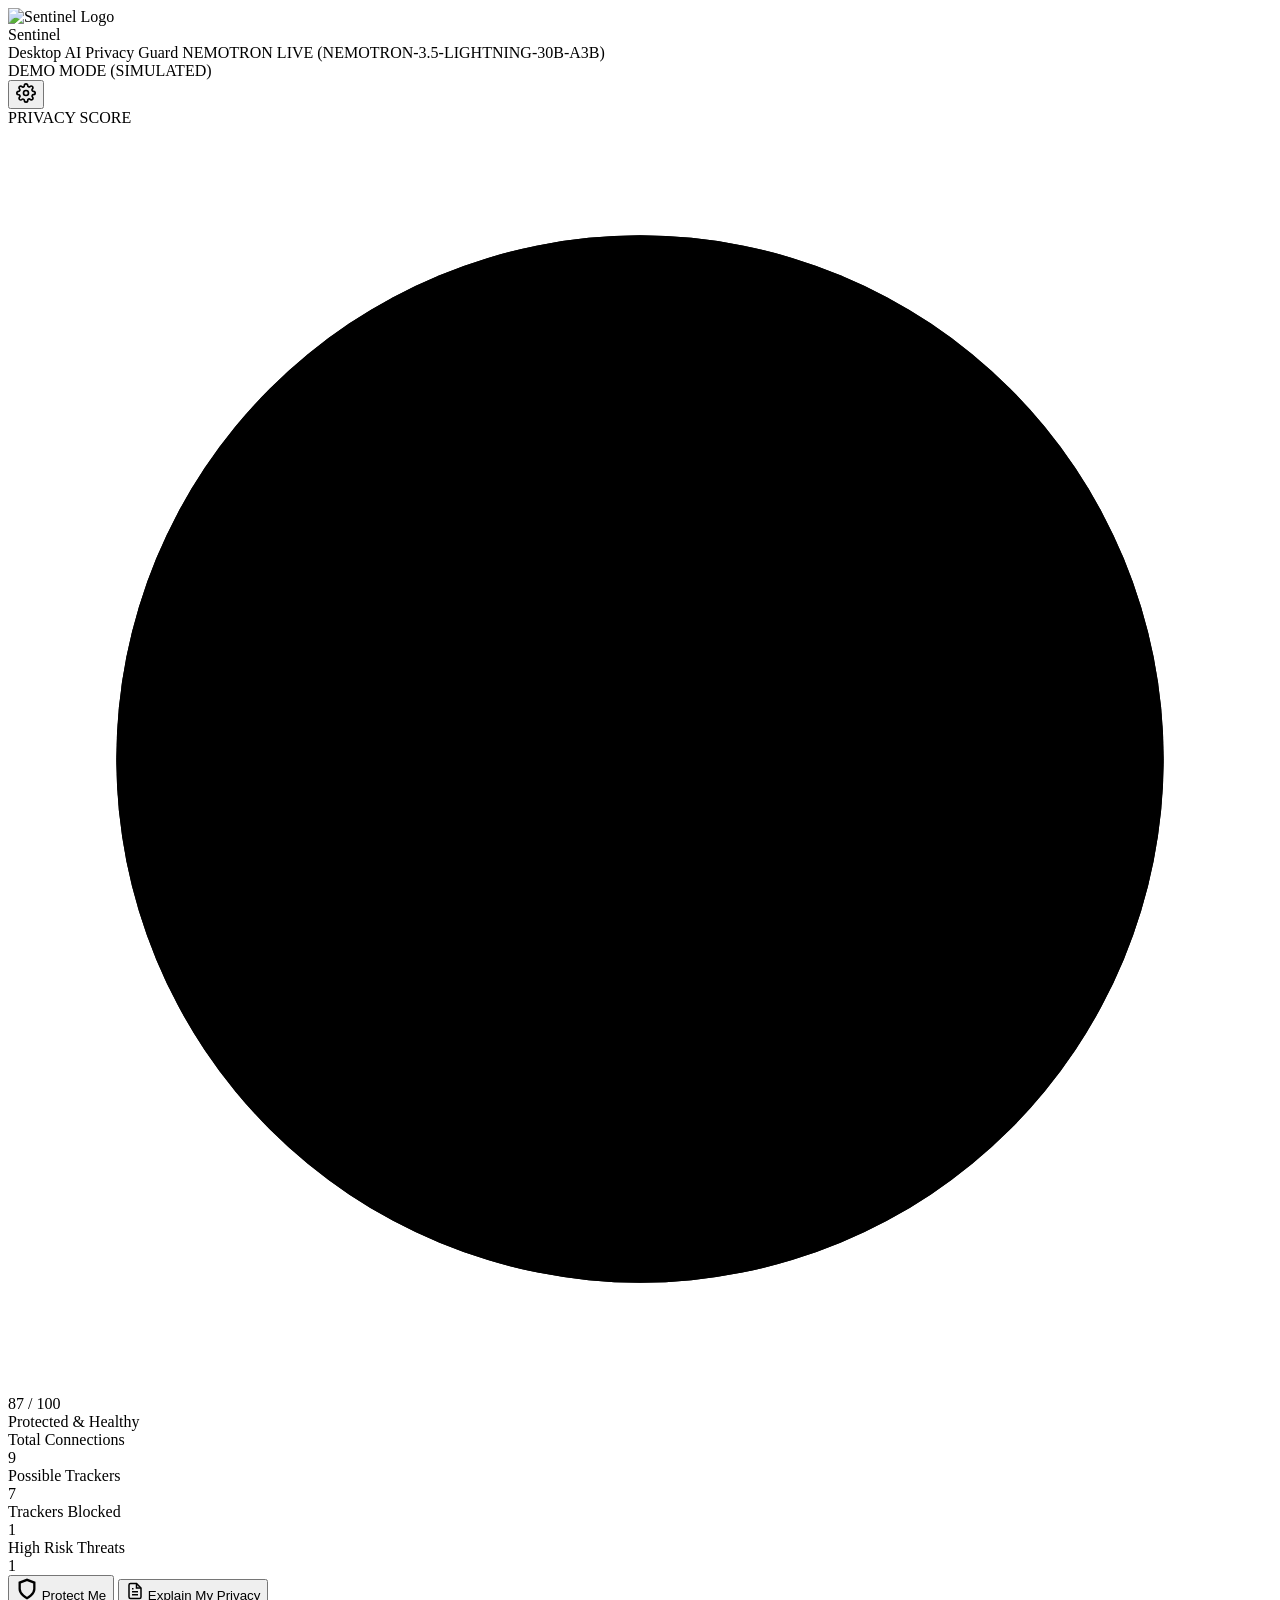
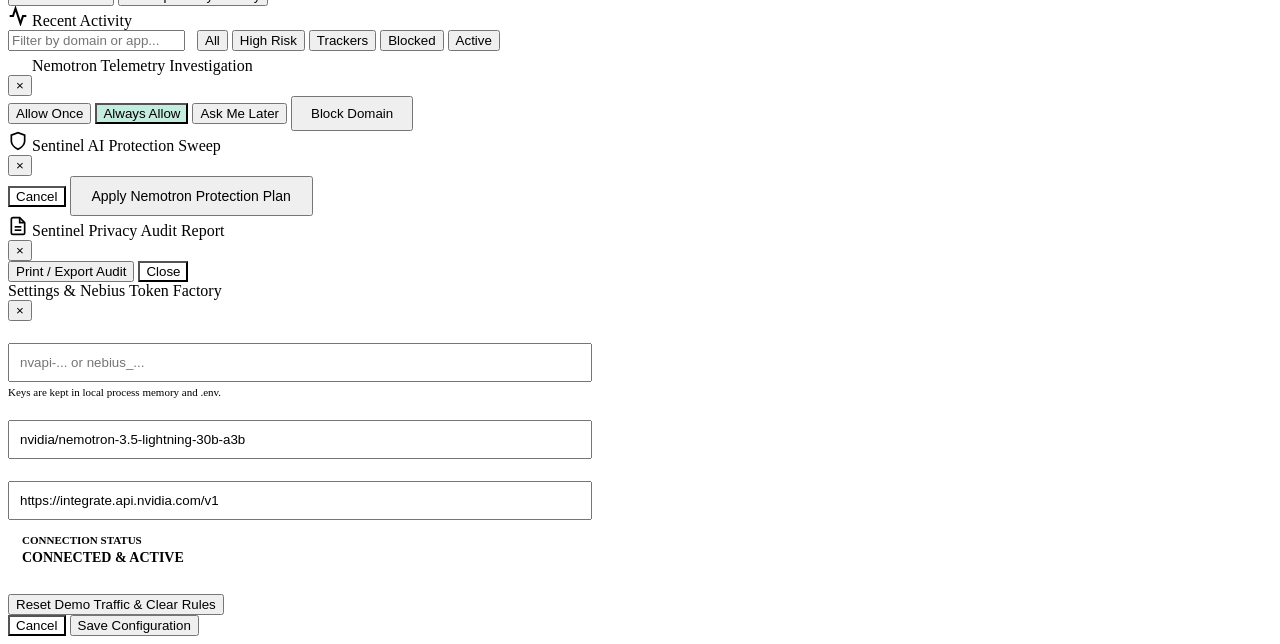
==== frontend/templates/index.html @ b37a7ad8 "feat: complete Sentinel desktop privacy guard with NVIDIA Nemotron on Nebius Token Factory" ====
<!DOCTYPE html>
<html lang="en">
<head>
  <meta charset="UTF-8">
  <meta name="viewport" content="width=device-width, initial-scale=1.0">
  <title>Sentinel - Desktop AI Privacy Guard</title>
  <link rel="icon" type="image/svg+xml" href="/static/assets/logo.svg">
  <link rel="stylesheet" href="/static/css/sentinel.css">
</head>
<body>

  <div class="app-container">
    <!-- Header -->
    <header class="app-header">
      <div class="brand-section">
        <img src="/static/assets/logo.svg" alt="Sentinel Logo" class="app-logo">
        <div>
          <div class="brand-title">Sentinel</div>
          <div class="brand-subtitle">
            <span>Desktop AI Privacy Guard</span>
            <span class="ai-badge" id="header-model-tag">NEMOTRON LIVE (NEMOTRON-3.5-LIGHTNING-30B-A3B)</span>
          </div>
        </div>
      </div>

      <div class="header-actions">
        <div id="mode-badge" class="mode-badge demo" title="Toggle Monitoring Mode">
          <span class="pulse-dot"></span> DEMO MODE (SIMULATED)
        </div>
        <button id="btn-settings" class="btn-icon" title="Settings & Nebius Credentials">
          <svg width="20" height="20" viewBox="0 0 24 24" fill="none" stroke="currentColor" stroke-width="2"><circle cx="12" cy="12" r="3"/><path d="M19.4 15a1.65 1.65 0 0 0 .33 1.82l.06.06a2 2 0 0 1 0 2.83 2 2 0 0 1-2.83 0l-.06-.06a1.65 1.65 0 0 0-1.82-.33 1.65 1.65 0 0 0-1 1.51V21a2 2 0 0 1-2 2 2 2 0 0 1-2-2v-.09A1.65 1.65 0 0 0 9 19.4a1.65 1.65 0 0 0-1.82.33l-.06.06a2 2 0 0 1-2.83 0 2 2 0 0 1 0-2.83l.06-.06a1.65 1.65 0 0 0 .33-1.82 1.65 1.65 0 0 0-1.51-1H3a2 2 0 0 1-2-2 2 2 0 0 1 2-2h.09A1.65 1.65 0 0 0 4.6 9a1.65 1.65 0 0 0-.33-1.82l-.06-.06a2 2 0 0 1 0-2.83 2 2 0 0 1 2.83 0l.06.06a1.65 1.65 0 0 0 1.82.33H9a1.65 1.65 0 0 0 1-1.51V3a2 2 0 0 1 2-2 2 2 0 0 1 2 2v.09a1.65 1.65 0 0 0 1 1.51 1.65 1.65 0 0 0 1.82-.33l.06-.06a2 2 0 0 1 2.83 0 2 2 0 0 1 0 2.83l-.06.06a1.65 1.65 0 0 0-.33 1.82V9a1.65 1.65 0 0 0 1.51 1H21a2 2 0 0 1 2 2 2 2 0 0 1-2 2h-.09a1.65 1.65 0 0 0-1.51 1z"/></svg>
        </button>
      </div>
    </header>

    <!-- Hero / Action Section -->
    <section class="hero-banner">
      <!-- Privacy Score Card -->
      <div class="score-card">
        <div class="score-title">PRIVACY SCORE</div>
        <div class="score-dial">
          <svg class="score-svg" viewBox="0 0 140 140">
            <circle class="score-track" cx="70" cy="70" r="58"/>
            <circle id="score-path" class="score-value-path" cx="70" cy="70" r="58"/>
          </svg>
          <div class="score-inner">
            <span id="score-num" class="score-number">87</span>
            <span class="score-max">/ 100</span>
          </div>
        </div>
        <div id="score-status-text" class="score-status-text">Protected & Healthy</div>
      </div>

      <!-- Action & Counters Card -->
      <div class="action-banner">
        <div class="banner-stats">
          <div class="stat-box">
            <div class="stat-label">Total Connections</div>
            <div id="stat-total" class="stat-value">9</div>
          </div>
          <div class="stat-box trackers">
            <div class="stat-label">Possible Trackers</div>
            <div id="stat-trackers" class="stat-value">7</div>
          </div>
          <div class="stat-box blocked">
            <div class="stat-label">Trackers Blocked</div>
            <div id="stat-blocked" class="stat-value">1</div>
          </div>
          <div class="stat-box high-risk">
            <div class="stat-label">High Risk Threats</div>
            <div id="stat-high-risk" class="stat-value">1</div>
          </div>
        </div>

        <div class="banner-buttons">
          <button id="btn-protect-me" class="btn-protect">
            <svg width="22" height="22" viewBox="0 0 24 24" fill="none" stroke="currentColor" stroke-width="2.5"><path d="M12 22s8-4 8-10V5l-8-3-8 3v7c0 6 8 10 8 10z"/></svg>
            Protect Me
          </button>
          <button id="btn-explain-privacy" class="btn-explain">
            <svg width="18" height="18" viewBox="0 0 24 24" fill="none" stroke="currentColor" stroke-width="2"><path d="M14 2H6a2 2 0 0 0-2 2v16a2 2 0 0 0 2 2h12a2 2 0 0 0 2-2V8z"/><polyline points="14 2 14 8 20 8"/><line x1="16" y1="13" x2="8" y2="13"/><line x1="16" y1="17" x2="8" y2="17"/><polyline points="10 9 9 9 8 9"/></svg>
            Explain My Privacy
          </button>
        </div>
      </div>
    </section>

    <!-- Recent Activity Section -->
    <section class="activity-section">
      <div class="activity-header">
        <div class="section-title">
          <svg width="20" height="20" viewBox="0 0 24 24" fill="none" stroke="currentColor" stroke-width="2.5"><polyline points="22 12 18 12 15 21 9 3 6 12 2 12"/></svg>
          Recent Activity
        </div>
        
        <div style="display: flex; gap: 12px; align-items: center;">
          <input type="text" id="search-input" class="search-box" placeholder="Filter by domain or app...">
          <div class="filter-tabs">
            <button class="filter-tab active" data-filter="all">All</button>
            <button class="filter-tab" data-filter="high">High Risk</button>
            <button class="filter-tab" data-filter="trackers">Trackers</button>
            <button class="filter-tab" data-filter="blocked">Blocked</button>
            <button class="filter-tab" data-filter="active">Active</button>
          </div>
        </div>
      </div>

      <!-- Feed Container -->
      <div id="activity-container" class="activity-list">
        <!-- Rendered by sentinel.js -->
      </div>
    </section>
  </div>

  <!-- ================= INVESTIGATE MODAL ================= -->
  <div id="modal-investigate" class="modal-overlay">
    <div class="modal-card">
      <div class="modal-header">
        <div class="modal-title">
          <svg width="20" height="20" viewBox="0 0 24 24" fill="none" stroke="var(--purple)" stroke-width="2"><circle cx="11" cy="11" r="8"/><line x1="21" y1="21" x2="16.65" y2="16.65"/></svg>
          Nemotron Telemetry Investigation
        </div>
        <button class="modal-close" onclick="closeModal('modal-investigate')">&times;</button>
      </div>

      <div id="investigate-modal-body" class="modal-body">
        <!-- Injected via JavaScript -->
      </div>

      <div class="modal-footer">
        <button class="btn-action btn-allow" onclick="applyModalDecision('allow')">Allow Once</button>
        <button class="btn-action btn-allow" style="background: rgba(16, 185, 129, 0.25);" onclick="applyModalDecision('always_allow')">Always Allow</button>
        <button class="btn-action btn-investigate" onclick="applyModalDecision('ask_later')">Ask Me Later</button>
        <button class="btn-action btn-block" style="padding: 8px 18px;" onclick="applyModalDecision('block')">Block Domain</button>
      </div>
    </div>
  </div>

  <!-- ================= "PROTECT ME" WIZARD MODAL ================= -->
  <div id="modal-protect" class="modal-overlay">
    <div class="modal-card" style="max-width: 760px;">
      <div class="modal-header">
        <div class="modal-title">
          <svg width="20" height="20" viewBox="0 0 24 24" fill="none" stroke="currentColor" stroke-width="2"><path d="M12 22s8-4 8-10V5l-8-3-8 3v7c0 6 8 10 8 10z"/></svg>
          Sentinel AI Protection Sweep
        </div>
        <button class="modal-close" onclick="closeModal('modal-protect')">&times;</button>
      </div>

      <div id="protect-modal-body" class="modal-body">
        <!-- Injected via JavaScript -->
      </div>

      <div class="modal-footer">
        <button class="btn-action" style="background: var(--bg-card); color: var(--text-muted);" onclick="closeModal('modal-protect')">Cancel</button>
        <button id="btn-apply-protect" class="btn-protect" style="padding: 10px 20px; font-size: 14px;" onclick="applyProtectionPlan()">
          Apply Nemotron Protection Plan
        </button>
      </div>
    </div>
  </div>

  <!-- ================= "EXPLAIN MY PRIVACY" REPORT MODAL ================= -->
  <div id="modal-explain" class="modal-overlay">
    <div class="modal-card" style="max-width: 800px;">
      <div class="modal-header">
        <div class="modal-title">
          <svg width="20" height="20" viewBox="0 0 24 24" fill="none" stroke="currentColor" stroke-width="2"><path d="M14 2H6a2 2 0 0 0-2 2v16a2 2 0 0 0 2 2h12a2 2 0 0 0 2-2V8z"/><polyline points="14 2 14 8 20 8"/><line x1="16" y1="13" x2="8" y2="13"/><line x1="16" y1="17" x2="8" y2="17"/></svg>
          Sentinel Privacy Audit Report
        </div>
        <button class="modal-close" onclick="closeModal('modal-explain')">&times;</button>
      </div>

      <div id="explain-modal-body" class="modal-body">
        <!-- Injected via JavaScript -->
      </div>

      <div class="modal-footer">
        <button class="btn-action btn-investigate" onclick="window.print()">Print / Export Audit</button>
        <button class="btn-action" style="background: var(--bg-card); color: var(--text-muted);" onclick="closeModal('modal-explain')">Close</button>
      </div>
    </div>
  </div>

  <!-- ================= SETTINGS MODAL ================= -->
  <div id="modal-settings" class="modal-overlay">
    <div class="modal-card" style="max-width: 560px;">
      <div class="modal-header">
        <div class="modal-title">Settings & Nebius Token Factory</div>
        <button class="modal-close" onclick="closeModal('modal-settings')">&times;</button>
      </div>

      <div class="modal-body">
        <div>
          <label style="display: block; font-size: 13px; font-weight: 600; color: #fff; margin-bottom: 6px;">
            Nebius Token Factory API Key
          </label>
          <input type="password" id="input-api-key" class="search-box" style="width: 100%; padding: 10px;" placeholder="nvapi-... or nebius_...">
          <div style="font-size: 11px; color: var(--text-dim); margin-top: 4px;">
            Keys are kept in local process memory and .env.
          </div>
        </div>

        <div>
          <label style="display: block; font-size: 13px; font-weight: 600; color: #fff; margin-bottom: 6px;">
            NVIDIA Nemotron Model
          </label>
          <input type="text" id="input-model" class="search-box" style="width: 100%; padding: 10px;" value="nvidia/nemotron-3.5-lightning-30b-a3b">
        </div>

        <div>
          <label style="display: block; font-size: 13px; font-weight: 600; color: #fff; margin-bottom: 6px;">
            Nebius Base URL Endpoint
          </label>
          <input type="text" id="input-base-url" class="search-box" style="width: 100%; padding: 10px;" value="https://integrate.api.nvidia.com/v1">
        </div>

        <div style="background: var(--bg-card-inner); padding: 14px; border-radius: var(--radius-sm); border: 1px solid var(--border);">
          <div style="font-size: 11px; font-weight: 700; color: var(--text-dim); text-transform: uppercase;">CONNECTION STATUS</div>
          <div id="nebius-status-badge" style="font-size: 14px; font-weight: 700; color: var(--emerald); margin-top: 4px;">
            CONNECTED & ACTIVE
          </div>
        </div>

        <div style="border-top: 1px solid var(--border); padding-top: 14px;">
          <button class="btn-action btn-block" onclick="resetDemoEnvironment()">
            Reset Demo Traffic & Clear Rules
          </button>
        </div>
      </div>

      <div class="modal-footer">
        <button class="btn-action" style="background: var(--bg-card); color: var(--text-muted);" onclick="closeModal('modal-settings')">Cancel</button>
        <button class="btn-action btn-allow" onclick="saveSettings()">Save Configuration</button>
      </div>
    </div>
  </div>

  <!-- Toast Container -->
  <div id="toast-container" class="toast-container"></div>

  <script src="/static/js/sentinel.js"></script>
</body>
</html>
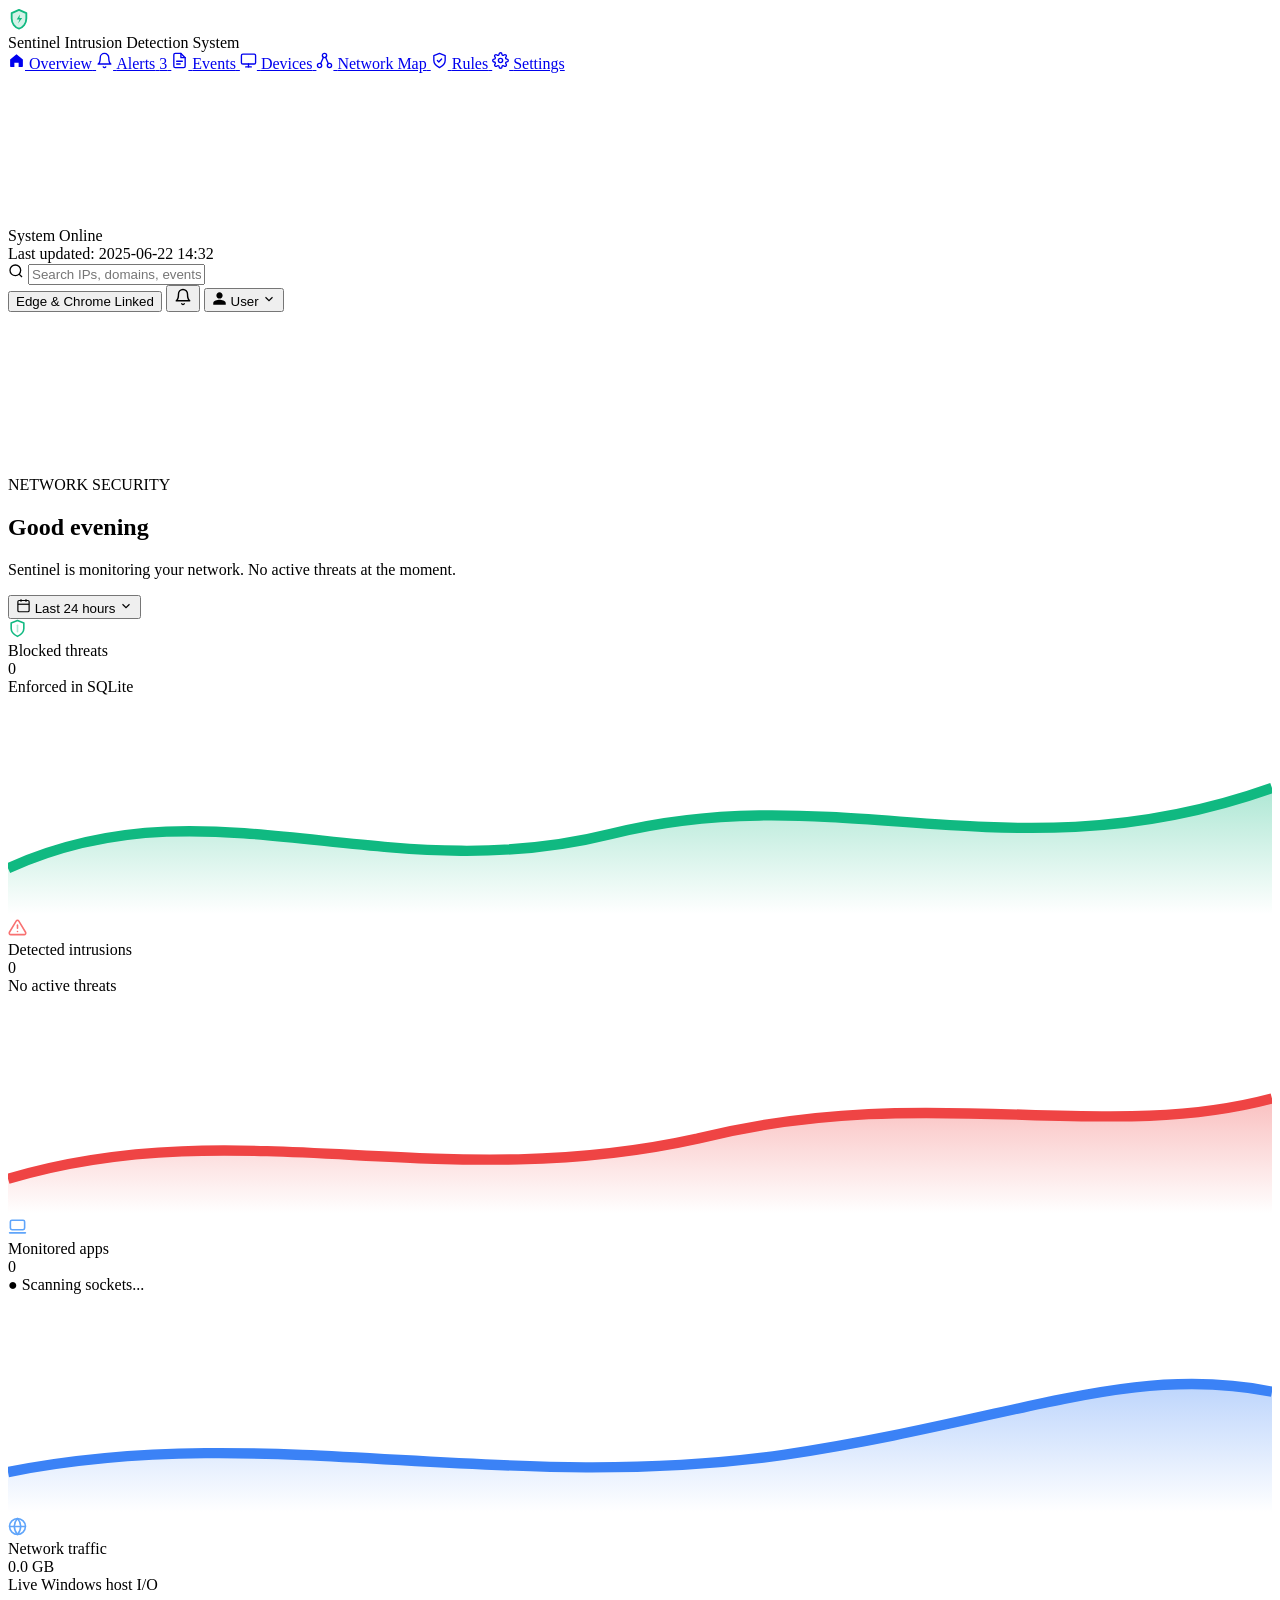
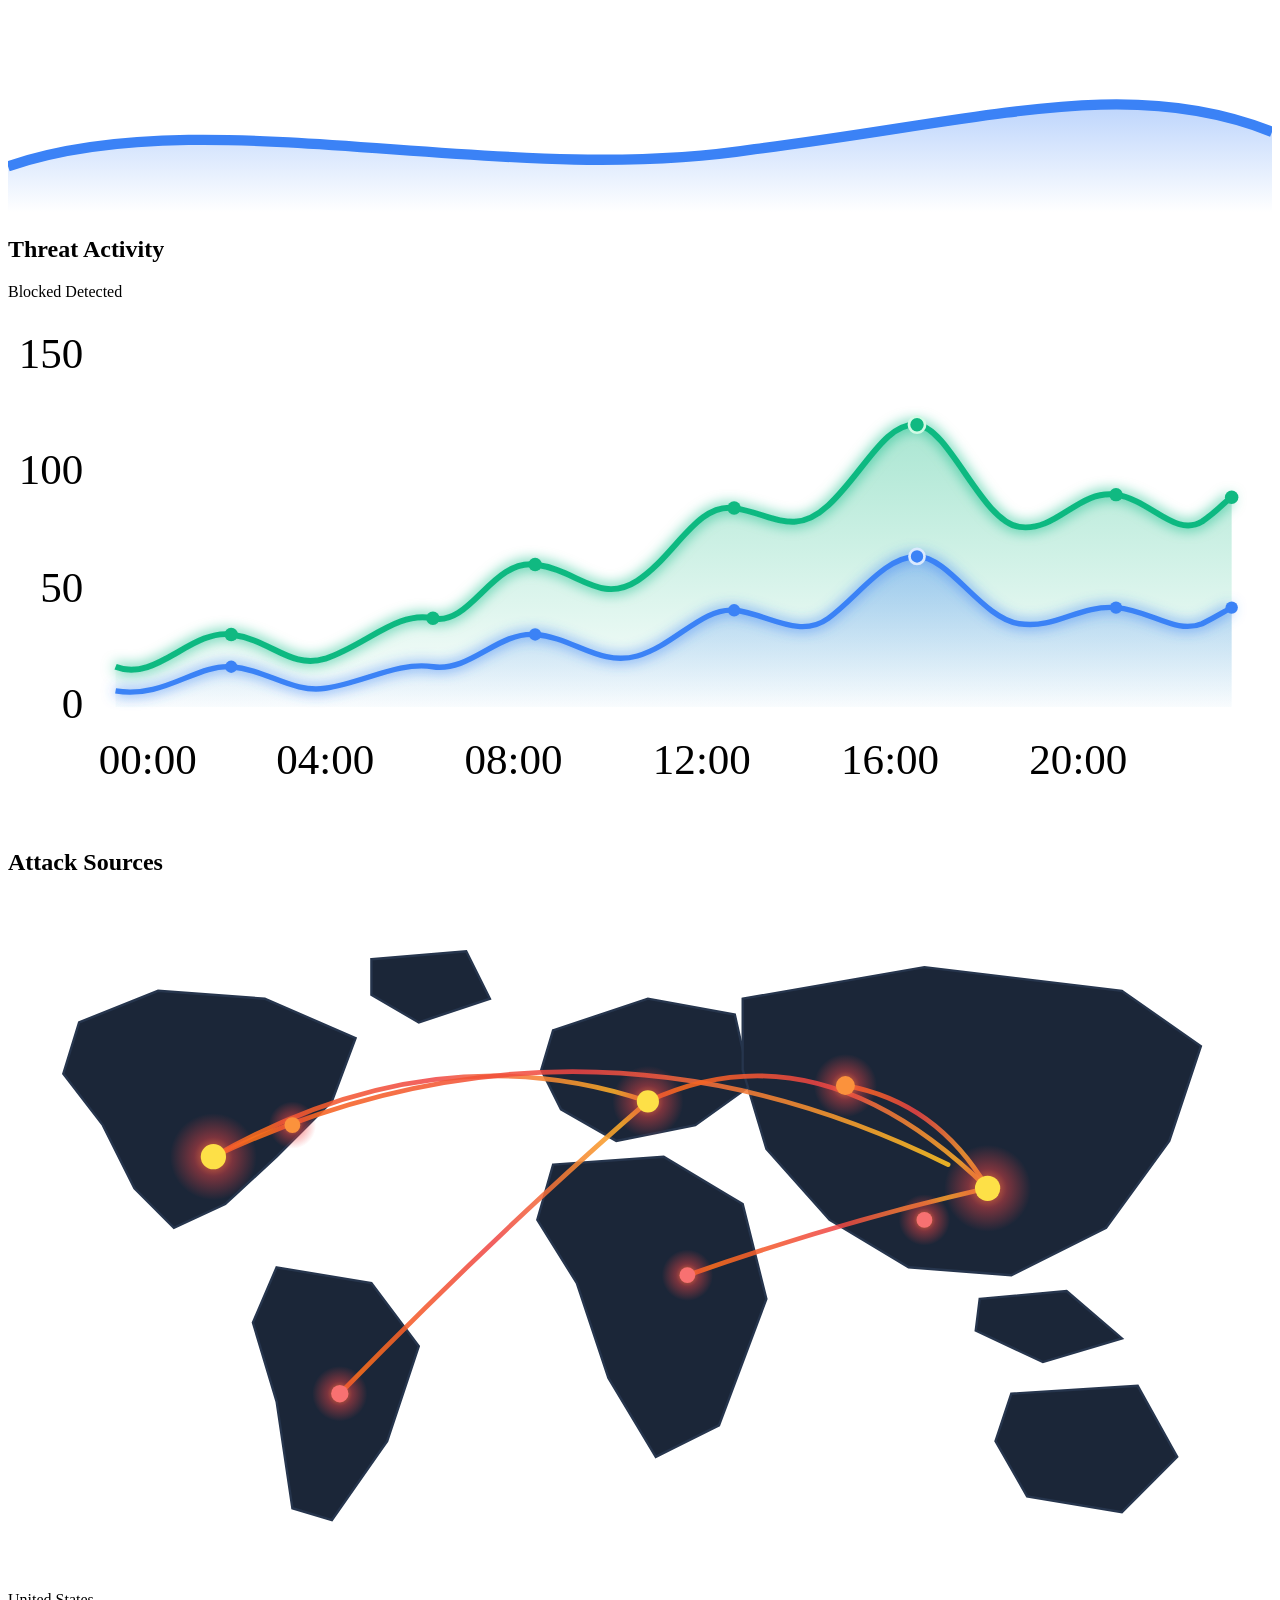
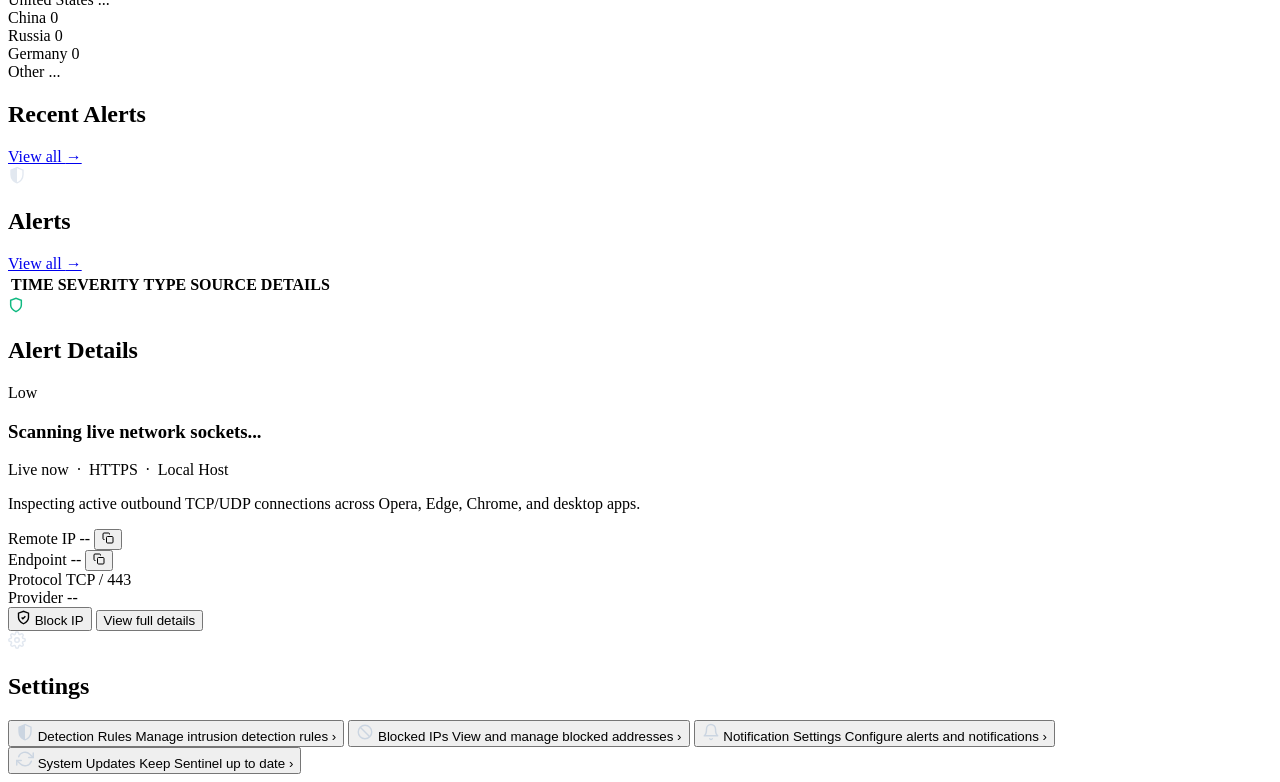
==== commit 20dbf5f1: "feat: live open-window telemetry, 4-tier app country classification, and persistent IP policy toggle" ====
--- a/frontend/templates/index.html
+++ b/frontend/templates/index.html
@@ -1,244 +1,793 @@
 <!DOCTYPE html>
 <html lang="en">
 <head>
-  <meta charset="UTF-8">
-  <meta name="viewport" content="width=device-width, initial-scale=1.0">
-  <title>Sentinel - Desktop AI Privacy Guard</title>
-  <link rel="icon" type="image/svg+xml" href="/static/assets/logo.svg">
-  <link rel="stylesheet" href="/static/css/sentinel.css">
+    <meta charset="UTF-8">
+    <meta name="viewport" content="width=device-width, initial-scale=1.0">
+    <title>Sentinel — Intrusion Detection System</title>
+    <link rel="preconnect" href="https://fonts.googleapis.com">
+    <link rel="preconnect" href="https://fonts.gstatic.com" crossorigin>
+    <link href="https://fonts.googleapis.com/css2?family=Inter:wght@400;500;600;700;800&family=JetBrains+Mono:wght@400;500;600&display=swap" rel="stylesheet">
+    <link rel="stylesheet" href="/static/css/sentinel.css?v=20261012_sentinel_v10">
 </head>
 <body>
-
-  <div class="app-container">
-    <!-- Header -->
-    <header class="app-header">
-      <div class="brand-section">
-        <img src="/static/assets/logo.svg" alt="Sentinel Logo" class="app-logo">
-        <div>
-          <div class="brand-title">Sentinel</div>
-          <div class="brand-subtitle">
-            <span>Desktop AI Privacy Guard</span>
-            <span class="ai-badge" id="header-model-tag">NEMOTRON LIVE (NEMOTRON-3.5-LIGHTNING-30B-A3B)</span>
-          </div>
+    <div class="sentinel-layout">
+        <!-- ==================== LEFT SIDEBAR ==================== -->
+        <aside class="sidebar">
+            <!-- Brand Header -->
+            <div class="sidebar-brand">
+                <div class="brand-shield">
+                    <svg viewBox="0 0 24 24" width="22" height="22" fill="none">
+                        <path d="M12 2L4 5.5v6.09c0 5.05 3.41 9.76 8 10.91 4.59-1.15 8-5.86 8-10.91V5.5L12 2z"
+                              fill="rgba(16, 185, 129, 0.18)" stroke="#10b981" stroke-width="2" stroke-linejoin="round"/>
+                        <path d="M13 7L9.5 12.5h3L11 17l4.5-6h-3L13 7z"
+                              fill="#10b981"/>
+                    </svg>
+                </div>
+                <div class="brand-titles">
+                    <span class="brand-name">Sentinel</span>
+                    <span class="brand-subtitle">Intrusion Detection System</span>
+                </div>
+            </div>
+
+            <!-- Navigation Menu -->
+            <nav class="sidebar-nav">
+                <a href="#overview" class="nav-item active" data-nav="overview">
+                    <span class="nav-icon">
+                        <svg viewBox="0 0 24 24" width="17" height="17" fill="currentColor">
+                            <path d="M12 3.2L3 10.5V20a1 1 0 0 0 1 1h5v-6h6v6h5a1 1 0 0 0 1-1v-9.5L12 3.2z"/>
+                        </svg>
+                    </span>
+                    <span class="nav-label">Overview</span>
+                </a>
+
+                <a href="#alerts" class="nav-item" data-nav="alerts">
+                    <span class="nav-icon">
+                        <svg viewBox="0 0 24 24" width="17" height="17" fill="none" stroke="currentColor" stroke-width="1.9" stroke-linecap="round" stroke-linejoin="round">
+                            <path d="M18 8A6 6 0 0 0 6 8c0 7-3 9-3 9h18s-3-2-3-9"/>
+                            <path d="M13.73 21a2 2 0 0 1-3.46 0"/>
+                        </svg>
+                    </span>
+                    <span class="nav-label">Alerts</span>
+                    <span class="nav-badge" id="sidebarAlertBadge">3</span>
+                </a>
+
+                <a href="#events" class="nav-item" data-nav="events">
+                    <span class="nav-icon">
+                        <svg viewBox="0 0 24 24" width="17" height="17" fill="none" stroke="currentColor" stroke-width="1.9" stroke-linecap="round" stroke-linejoin="round">
+                            <path d="M14 2H6a2 2 0 0 0-2 2v16a2 2 0 0 0 2 2h12a2 2 0 0 0 2-2V8z"/>
+                            <polyline points="14 2 14 8 20 8"/>
+                            <line x1="8" y1="13" x2="16" y2="13"/>
+                            <line x1="8" y1="17" x2="13" y2="17"/>
+                        </svg>
+                    </span>
+                    <span class="nav-label">Events</span>
+                </a>
+
+                <a href="#devices" class="nav-item" data-nav="devices" id="navDevicesBtn">
+                    <span class="nav-icon">
+                        <svg viewBox="0 0 24 24" width="17" height="17" fill="none" stroke="currentColor" stroke-width="1.9" stroke-linecap="round" stroke-linejoin="round">
+                            <rect x="2" y="3" width="20" height="14" rx="2" ry="2"/>
+                            <line x1="8" y1="21" x2="16" y2="21"/>
+                            <line x1="12" y1="17" x2="12" y2="21"/>
+                        </svg>
+                    </span>
+                    <span class="nav-label">Devices</span>
+                </a>
+
+                <a href="#network-map" class="nav-item" data-nav="network-map">
+                    <span class="nav-icon">
+                        <svg viewBox="0 0 24 24" width="17" height="17" fill="none" stroke="currentColor" stroke-width="1.9" stroke-linecap="round" stroke-linejoin="round">
+                            <circle cx="12" cy="5" r="3"/>
+                            <circle cx="5" cy="19" r="3"/>
+                            <circle cx="19" cy="19" r="3"/>
+                            <line x1="10.5" y1="7.5" x2="6.5" y2="16.5"/>
+                            <line x1="13.5" y1="7.5" x2="17.5" y2="16.5"/>
+                        </svg>
+                    </span>
+                    <span class="nav-label">Network Map</span>
+                </a>
+
+                <a href="#rules" class="nav-item" data-nav="rules">
+                    <span class="nav-icon">
+                        <svg viewBox="0 0 24 24" width="17" height="17" fill="none" stroke="currentColor" stroke-width="1.9" stroke-linecap="round" stroke-linejoin="round">
+                            <path d="M12 22s8-4 8-10V5l-8-3-8 3v7c0 6 8 10 8 10z"/>
+                            <polyline points="9 12 11 14 15 10"/>
+                        </svg>
+                    </span>
+                    <span class="nav-label">Rules</span>
+                </a>
+
+                <a href="#settings" class="nav-item" data-nav="settings">
+                    <span class="nav-icon">
+                        <svg viewBox="0 0 24 24" width="17" height="17" fill="none" stroke="currentColor" stroke-width="1.9" stroke-linecap="round" stroke-linejoin="round">
+                            <circle cx="12" cy="12" r="3"/>
+                            <path d="M19.4 15a1.65 1.65 0 0 0 .33 1.82l.06.06a2 2 0 0 1 0 2.83 2 2 0 0 1-2.83 0l-.06-.06a1.65 1.65 0 0 0-1.82-.33 1.65 1.65 0 0 0-1 1.51V21a2 2 0 0 1-2 2 2 2 0 0 1-2-2v-.09A1.65 1.65 0 0 0 9 19.4a1.65 1.65 0 0 0-1.82.33l-.06.06a2 2 0 0 1-2.83 0 2 2 0 0 1 0-2.83l.06-.06a1.65 1.65 0 0 0 .33-1.82 1.65 1.65 0 0 0-1.51-1H3a2 2 0 0 1-2-2 2 2 0 0 1 2-2h.09A1.65 1.65 0 0 0 4.6 9a1.65 1.65 0 0 0-.33-1.82l-.06-.06a2 2 0 0 1 0-2.83 2 2 0 0 1 2.83 0l.06.06a1.65 1.65 0 0 0 1.82.33H9a1.65 1.65 0 0 0 1-1.51V3a2 2 0 0 1 2-2 2 2 0 0 1 2 2v.09a1.65 1.65 0 0 0 1 1.51 1.65 1.65 0 0 0 1.82-.33l.06-.06a2 2 0 0 1 2.83 0 2 2 0 0 1 0 2.83l-.06.06a1.65 1.65 0 0 0-.33 1.82V9a1.65 1.65 0 0 0 1.51 1H21a2 2 0 0 1 2 2 2 2 0 0 1-2 2h-.09a1.65 1.65 0 0 0-1.51 1z"/>
+                        </svg>
+                    </span>
+                    <span class="nav-label">Settings</span>
+                </a>
+            </nav>
+
+            <!-- Sidebar Bottom Particle Wave & System Online Card -->
+            <div class="sidebar-footer">
+                <canvas id="sidebarWaveCanvas" class="sidebar-wave-canvas" width="230" height="150"></canvas>
+                <div class="system-online-card" id="systemOnlineCard" title="Click to view live Edge & Chrome telemetry">
+                    <div class="online-row">
+                        <span class="online-dot"></span>
+                        <span class="online-title">System Online</span>
+                    </div>
+                    <div class="online-updated" id="lastUpdatedText">Last updated: 2025-06-22 14:32</div>
+                </div>
+            </div>
+        </aside>
+
+        <!-- ==================== MAIN CONTENT AREA ==================== -->
+        <main class="main-area">
+            <!-- Top Search & Profile Bar -->
+            <header class="topbar">
+                <div class="search-box">
+                    <svg class="search-icon" viewBox="0 0 24 24" width="16" height="16" fill="none" stroke="currentColor" stroke-width="2">
+                        <circle cx="11" cy="11" r="8"/>
+                        <line x1="21" y1="21" x2="16.65" y2="16.65"/>
+                    </svg>
+                    <input type="text" id="globalSearchInput" placeholder="Search IPs, domains, events..." autocomplete="off">
+                </div>
+
+                <div class="topbar-right">
+                    <!-- Subtle Edge & Chrome Live Link Trigger -->
+                    <button class="browser-link-chip" id="openBrowserModalBtn" title="Manage Microsoft Edge & Google Chrome Live Link">
+                        <span class="browser-chip-dot" id="browserChipDot"></span>
+                        <span id="browserChipLabel">Edge &amp; Chrome Linked</span>
+                    </button>
+
+                    <button class="notif-btn" id="notifBellBtn" title="Notifications">
+                        <svg viewBox="0 0 24 24" width="18" height="18" fill="none" stroke="currentColor" stroke-width="1.9" stroke-linecap="round" stroke-linejoin="round">
+                            <path d="M18 8A6 6 0 0 0 6 8c0 7-3 9-3 9h18s-3-2-3-9"/>
+                            <path d="M13.73 21a2 2 0 0 1-3.46 0"/>
+                        </svg>
+                        <span class="notif-dot"></span>
+                    </button>
+
+                    <button class="profile-btn" id="profileMenuBtn" title="Click to customize display name">
+                        <span class="profile-avatar">
+                            <svg viewBox="0 0 24 24" width="15" height="15" fill="currentColor">
+                                <path d="M12 12c2.76 0 5-2.24 5-5s-2.24-5-5-5-5 2.24-5 5 2.24 5 5 5zm0 2c-3.33 0-10 1.67-10 5v3h20v-3c0-3.33-6.67-5-10-5z"/>
+                            </svg>
+                        </span>
+                        <span class="profile-name" id="profileNameText">User</span>
+                        <svg class="profile-chevron" viewBox="0 0 24 24" width="14" height="14" fill="none" stroke="currentColor" stroke-width="2">
+                            <polyline points="6 9 12 15 18 9"/>
+                        </svg>
+                    </button>
+                </div>
+            </header>
+
+            <!-- Hero Greeting Banner with Dotted Emerald Particle Wave -->
+            <section class="hero-banner">
+                <canvas id="heroWaveCanvas" class="hero-wave-canvas" width="760" height="160"></canvas>
+                <div class="hero-left">
+                    <div class="hero-eyebrow">NETWORK SECURITY</div>
+                    <h1 class="hero-title" id="heroGreetingTitle">Good evening</h1>
+                    <p class="hero-subtitle" id="heroSubtitle">Sentinel is monitoring your network. No active threats at the moment.</p>
+                </div>
+                <div class="hero-right">
+                    <button class="time-dropdown-btn" id="timeRangeBtn">
+                        <svg viewBox="0 0 24 24" width="15" height="15" fill="none" stroke="currentColor" stroke-width="1.9">
+                            <rect x="3" y="4" width="18" height="18" rx="2" ry="2"/>
+                            <line x1="16" y1="2" x2="16" y2="6"/>
+                            <line x1="8" y1="2" x2="8" y2="6"/>
+                            <line x1="3" y1="10" x2="21" y2="10"/>
+                        </svg>
+                        <span id="timeRangeLabel">Last 24 hours</span>
+                        <svg class="dropdown-chevron" viewBox="0 0 24 24" width="14" height="14" fill="none" stroke="currentColor" stroke-width="2">
+                            <polyline points="6 9 12 15 18 9"/>
+                        </svg>
+                    </button>
+                </div>
+            </section>
+
+            <!-- ==================== UPPER DASHBOARD GRID ==================== -->
+            <div class="upper-grid">
+                <!-- Left + Center Column Group -->
+                <div class="upper-left-group">
+                    <!-- 4 KPI Cards Row -->
+                    <div class="kpi-cards-row">
+                        <!-- Card 1: Blocked threats -->
+                        <div class="kpi-card kpi-emerald">
+                            <div class="kpi-card-top">
+                                <div class="kpi-icon-circle icon-emerald">
+                                    <svg viewBox="0 0 24 24" width="19" height="19" fill="none" stroke="#10b981" stroke-width="2" stroke-linecap="round" stroke-linejoin="round">
+                                        <path d="M12 22s8-4 8-10V5l-8-3-8 3v7c0 6 8 10 8 10z"/>
+                                        <path d="M12 8v8" opacity="0.35"/>
+                                    </svg>
+                                </div>
+                                <div class="kpi-info">
+                                    <div class="kpi-label">Blocked threats</div>
+                                    <div class="kpi-value" id="kpiBlockedThreats">0</div>
+                                    <div class="kpi-delta"><span class="delta-green" id="kpiBlockedSub">Enforced in SQLite</span></div>
+                                </div>
+                            </div>
+                            <svg class="kpi-sparkline" viewBox="0 0 220 38" preserveAspectRatio="none">
+                                <defs>
+                                    <linearGradient id="sparkGreenFill" x1="0" y1="0" x2="0" y2="1">
+                                        <stop offset="0%" stop-color="#10b981" stop-opacity="0.34"/>
+                                        <stop offset="100%" stop-color="#10b981" stop-opacity="0.0"/>
+                                    </linearGradient>
+                                </defs>
+                                <path d="M0,30 C35,14 65,34 105,24 C145,14 175,32 220,16 L220,38 L0,38 Z" fill="url(#sparkGreenFill)"/>
+                                <path d="M0,30 C35,14 65,34 105,24 C145,14 175,32 220,16" fill="none" stroke="#10b981" stroke-width="1.8"/>
+                            </svg>
+                        </div>
+
+                        <!-- Card 2: Detected intrusions -->
+                        <div class="kpi-card kpi-crimson">
+                            <div class="kpi-card-top">
+                                <div class="kpi-icon-circle icon-crimson">
+                                    <svg viewBox="0 0 24 24" width="19" height="19" fill="none" stroke="#f87171" stroke-width="2" stroke-linecap="round" stroke-linejoin="round">
+                                        <path d="M10.29 3.86L1.82 18a2 2 0 0 0 1.71 3h16.94a2 2 0 0 0 1.71-3L13.71 3.86a2 2 0 0 0-3.42 0z"/>
+                                        <line x1="12" y1="9" x2="12" y2="13"/>
+                                        <line x1="12" y1="17" x2="12.01" y2="17"/>
+                                    </svg>
+                                </div>
+                                <div class="kpi-info">
+                                    <div class="kpi-label">Detected intrusions</div>
+                                    <div class="kpi-value" id="kpiDetectedIntrusions">0</div>
+                                    <div class="kpi-delta"><span class="delta-green" id="kpiIntrusionsSub">No active threats</span></div>
+                                </div>
+                            </div>
+                            <svg class="kpi-sparkline" viewBox="0 0 220 38" preserveAspectRatio="none">
+                                <defs>
+                                    <linearGradient id="sparkRedFill" x1="0" y1="0" x2="0" y2="1">
+                                        <stop offset="0%" stop-color="#ef4444" stop-opacity="0.34"/>
+                                        <stop offset="100%" stop-color="#ef4444" stop-opacity="0.0"/>
+                                    </linearGradient>
+                                </defs>
+                                <path d="M0,32 C40,20 75,35 120,25 C160,15 190,26 220,18 L220,38 L0,38 Z" fill="url(#sparkRedFill)"/>
+                                <path d="M0,32 C40,20 75,35 120,25 C160,15 190,26 220,18" fill="none" stroke="#ef4444" stroke-width="1.8"/>
+                            </svg>
+                        </div>
+
+                        <!-- Card 3: Monitored devices -->
+                        <div class="kpi-card kpi-blue" id="kpiDevicesCard" style="cursor:pointer;" title="Click to inspect live Opera, Edge, Chrome &amp; App connections">
+                            <div class="kpi-card-top">
+                                <div class="kpi-icon-circle icon-blue">
+                                    <svg viewBox="0 0 24 24" width="19" height="19" fill="none" stroke="#60a5fa" stroke-width="2" stroke-linecap="round" stroke-linejoin="round">
+                                        <rect x="3" y="4" width="18" height="12" rx="2"/>
+                                        <line x1="2" y1="20" x2="22" y2="20"/>
+                                    </svg>
+                                </div>
+                                <div class="kpi-info">
+                                    <div class="kpi-label">Monitored apps</div>
+                                    <div class="kpi-value" id="kpiMonitoredDevices">0</div>
+                                    <div class="kpi-delta"><span class="delta-blue">●</span> <span id="kpiDevicesSub">Scanning sockets...</span></div>
+                                </div>
+                            </div>
+                            <svg class="kpi-sparkline" viewBox="0 0 220 38" preserveAspectRatio="none">
+                                <defs>
+                                    <linearGradient id="sparkBlueFill" x1="0" y1="0" x2="0" y2="1">
+                                        <stop offset="0%" stop-color="#3b82f6" stop-opacity="0.34"/>
+                                        <stop offset="100%" stop-color="#3b82f6" stop-opacity="0.0"/>
+                                    </linearGradient>
+                                </defs>
+                                <path d="M0,31 C45,22 85,35 135,28 C175,22 195,12 220,17 L220,38 L0,38 Z" fill="url(#sparkBlueFill)"/>
+                                <path d="M0,31 C45,22 85,35 135,28 C175,22 195,12 220,17" fill="none" stroke="#3b82f6" stroke-width="1.8"/>
+                            </svg>
+                        </div>
+
+                        <!-- Card 4: Network traffic -->
+                        <div class="kpi-card kpi-indigo">
+                            <div class="kpi-card-top">
+                                <div class="kpi-icon-circle icon-indigo">
+                                    <svg viewBox="0 0 24 24" width="19" height="19" fill="none" stroke="#60a5fa" stroke-width="2" stroke-linecap="round" stroke-linejoin="round">
+                                        <circle cx="12" cy="12" r="10"/>
+                                        <line x1="2" y1="12" x2="22" y2="12"/>
+                                        <path d="M12 2a15.3 15.3 0 0 1 4 10 15.3 15.3 0 0 1-4 10 15.3 15.3 0 0 1-4-10 15.3 15.3 0 0 1 4-10z"/>
+                                    </svg>
+                                </div>
+                                <div class="kpi-info">
+                                    <div class="kpi-label">Network traffic</div>
+                                    <div class="kpi-value" id="kpiNetworkTraffic">0.0 GB</div>
+                                    <div class="kpi-delta"><span class="delta-green" id="kpiTrafficSub">Live Windows host I/O</span></div>
+                                </div>
+                            </div>
+                            <svg class="kpi-sparkline" viewBox="0 0 220 38" preserveAspectRatio="none">
+                                <defs>
+                                    <linearGradient id="sparkIndigoFill" x1="0" y1="0" x2="0" y2="1">
+                                        <stop offset="0%" stop-color="#3b82f6" stop-opacity="0.34"/>
+                                        <stop offset="100%" stop-color="#3b82f6" stop-opacity="0.0"/>
+                                    </linearGradient>
+                                </defs>
+                                <path d="M0,30 C35,18 85,34 130,27 C170,22 195,14 220,24 L220,38 L0,38 Z" fill="url(#sparkIndigoFill)"/>
+                                <path d="M0,30 C35,18 85,34 130,27 C170,22 195,14 220,24" fill="none" stroke="#3b82f6" stroke-width="1.8"/>
+                            </svg>
+                        </div>
+                    </div>
+
+                    <!-- Mid-Row: Threat Activity + Attack Sources -->
+                    <div class="mid-panels-row">
+                        <!-- Panel 1: Threat Activity -->
+                        <section class="panel-card threat-activity-card">
+                            <div class="panel-header">
+                                <h2 class="panel-title">Threat Activity</h2>
+                                <div class="chart-legend">
+                                    <span class="legend-item"><span class="legend-dot dot-emerald"></span>Blocked</span>
+                                    <span class="legend-item"><span class="legend-dot dot-blue"></span>Detected</span>
+                                </div>
+                            </div>
+                            <div class="activity-chart-wrap">
+                                <svg class="activity-svg" viewBox="0 0 470 195" preserveAspectRatio="none">
+                                    <defs>
+                                        <linearGradient id="activityBlockedGrad" x1="0" y1="0" x2="0" y2="1">
+                                            <stop offset="0%" stop-color="#10b981" stop-opacity="0.36"/>
+                                            <stop offset="100%" stop-color="#10b981" stop-opacity="0.01"/>
+                                        </linearGradient>
+                                        <linearGradient id="activityDetectedGrad" x1="0" y1="0" x2="0" y2="1">
+                                            <stop offset="0%" stop-color="#3b82f6" stop-opacity="0.38"/>
+                                            <stop offset="100%" stop-color="#3b82f6" stop-opacity="0.02"/>
+                                        </linearGradient>
+                                        <filter id="glowEmerald" x="-20%" y="-20%" width="140%" height="140%">
+                                            <feGaussianBlur stdDeviation="2.5" result="blur"/>
+                                            <feMerge>
+                                                <feMergeNode in="blur"/>
+                                                <feMergeNode in="SourceGraphic"/>
+                                            </feMerge>
+                                        </filter>
+                                        <filter id="glowBlue" x="-20%" y="-20%" width="140%" height="140%">
+                                            <feGaussianBlur stdDeviation="2.5" result="blur"/>
+                                            <feMerge>
+                                                <feMergeNode in="blur"/>
+                                                <feMergeNode in="SourceGraphic"/>
+                                            </feMerge>
+                                        </filter>
+                                    </defs>
+
+                                    <!-- Y-Axis Labels -->
+                                    <g class="axis-text" text-anchor="end">
+                                        <text x="28" y="25">150</text>
+                                        <text x="28" y="68">100</text>
+                                        <text x="28" y="112">50</text>
+                                        <text x="28" y="155">0</text>
+                                    </g>
+
+                                    <!-- Grid Lines -->
+                                    <g class="chart-grid-lines">
+                                        <line x1="40" y1="21" x2="455" y2="21"/>
+                                        <line x1="40" y1="64" x2="455" y2="64"/>
+                                        <line x1="40" y1="108" x2="455" y2="108"/>
+                                        <line x1="40" y1="151" x2="455" y2="151"/>
+
+                                        <line x1="48" y1="21" x2="48" y2="151"/>
+                                        <line x1="118" y1="21" x2="118" y2="151"/>
+                                        <line x1="188" y1="21" x2="188" y2="151"/>
+                                        <line x1="258" y1="21" x2="258" y2="151"/>
+                                        <line x1="328" y1="21" x2="328" y2="151"/>
+                                        <line x1="398" y1="21" x2="398" y2="151"/>
+                                    </g>
+
+                                    <!-- Blocked Area & Curve (Emerald) -->
+                                    <path d="M40,136 C55,142 68,122 83,124 C98,126 105,137 118,133 C133,128 145,115 158,118 C172,121 180,96 196,98 C212,100 220,113 234,104 C248,95 256,75 270,77 C284,79 292,88 305,76 C318,64 326,45 338,46 C350,47 362,82 376,84 C390,86 398,70 412,72 C425,74 434,88 444,82 C450,78 453,74 455,73 L455,151 L40,151 Z"
+                                          fill="url(#activityBlockedGrad)"/>
+                                    <path d="M40,136 C55,142 68,122 83,124 C98,126 105,137 118,133 C133,128 145,115 158,118 C172,121 180,96 196,98 C212,100 220,113 234,104 C248,95 256,75 270,77 C284,79 292,88 305,76 C318,64 326,45 338,46 C350,47 362,82 376,84 C390,86 398,70 412,72 C425,74 434,88 444,82 C450,78 453,74 455,73"
+                                          fill="none" stroke="#10b981" stroke-width="2.2" filter="url(#glowEmerald)"/>
+
+                                    <!-- Detected Area & Curve (Blue) -->
+                                    <path d="M40,145 C58,148 70,135 83,136 C96,137 106,146 118,144 C132,142 145,134 158,136 C172,138 182,123 196,124 C210,125 220,136 234,132 C248,128 258,114 270,115 C282,116 294,126 305,118 C316,110 326,95 338,95 C350,95 362,118 376,120 C390,122 398,113 412,114 C425,115 434,124 444,120 C450,117 453,115 455,114 L455,151 L40,151 Z"
+                                          fill="url(#activityDetectedGrad)"/>
+                                    <path d="M40,145 C58,148 70,135 83,136 C96,137 106,146 118,144 C132,142 145,134 158,136 C172,138 182,123 196,124 C210,125 220,136 234,132 C248,128 258,114 270,115 C282,116 294,126 305,118 C316,110 326,95 338,95 C350,95 362,118 376,120 C390,122 398,113 412,114 C425,115 434,124 444,120 C450,117 453,115 455,114"
+                                          fill="none" stroke="#3b82f6" stroke-width="2" filter="url(#glowBlue)"/>
+
+                                    <!-- Key Vertex Dots -->
+                                    <g fill="#10b981">
+                                        <circle cx="83" cy="124" r="2.5"/>
+                                        <circle cx="158" cy="118" r="2.5"/>
+                                        <circle cx="196" cy="98" r="2.5"/>
+                                        <circle cx="270" cy="77" r="2.5"/>
+                                        <circle cx="338" cy="46" r="3" stroke="#d1fae5" stroke-width="1"/>
+                                        <circle cx="412" cy="72" r="2.5"/>
+                                        <circle cx="455" cy="73" r="2.5"/>
+                                    </g>
+                                    <g fill="#3b82f6">
+                                        <circle cx="83" cy="136" r="2.3"/>
+                                        <circle cx="196" cy="124" r="2.3"/>
+                                        <circle cx="270" cy="115" r="2.3"/>
+                                        <circle cx="338" cy="95" r="2.8" stroke="#dbeafe" stroke-width="1"/>
+                                        <circle cx="412" cy="114" r="2.3"/>
+                                        <circle cx="455" cy="114" r="2.3"/>
+                                    </g>
+
+                                    <!-- X-Axis Labels -->
+                                    <g class="axis-text" text-anchor="middle">
+                                        <text x="52" y="176">00:00</text>
+                                        <text x="118" y="176">04:00</text>
+                                        <text x="188" y="176">08:00</text>
+                                        <text x="258" y="176">12:00</text>
+                                        <text x="328" y="176">16:00</text>
+                                        <text x="398" y="176">20:00</text>
+                                    </g>
+                                </svg>
+                            </div>
+                        </section>
+
+                        <!-- Panel 2: Attack Sources -->
+                        <section class="panel-card attack-sources-card">
+                            <div class="panel-header">
+                                <h2 class="panel-title">Attack Sources</h2>
+                            </div>
+                            <div class="attack-sources-body">
+                                <!-- World Map with Glowing Trajectories -->
+                                <div class="world-map-wrap">
+                                    <svg class="world-map-svg" viewBox="0 0 320 175" preserveAspectRatio="xMidYMid meet">
+                                        <defs>
+                                            <radialGradient id="hotspotGlow" cx="50%" cy="50%" r="50%">
+                                                <stop offset="0%" stop-color="#fb923c" stop-opacity="0.95"/>
+                                                <stop offset="45%" stop-color="#ef4444" stop-opacity="0.45"/>
+                                                <stop offset="100%" stop-color="#ef4444" stop-opacity="0"/>
+                                            </radialGradient>
+                                            <linearGradient id="arcGrad" x1="0%" y1="0%" x2="100%" y2="0%">
+                                                <stop offset="0%" stop-color="#f97316" stop-opacity="0.9"/>
+                                                <stop offset="50%" stop-color="#ef4444" stop-opacity="0.85"/>
+                                                <stop offset="100%" stop-color="#fbbf24" stop-opacity="0.9"/>
+                                            </linearGradient>
+                                        </defs>
+
+                                        <!-- Detailed World Map Continents Silhouette -->
+                                        <g fill="#1b2638" stroke="#26354d" stroke-width="0.6">
+                                            <!-- North America -->
+                                            <path d="M18,32 L38,24 L65,26 L88,36 L82,52 L68,66 L55,78 L42,84 L32,74 L24,58 L14,45 Z"/>
+                                            <!-- Greenland -->
+                                            <path d="M92,16 L116,14 L122,26 L104,32 L92,25 Z"/>
+                                            <!-- South America -->
+                                            <path d="M68,94 L92,98 L104,114 L96,138 L82,158 L72,155 L68,128 L62,108 Z"/>
+                                            <!-- Europe -->
+                                            <path d="M138,34 L162,26 L184,30 L188,48 L174,58 L154,62 L140,54 L135,44 Z"/>
+                                            <!-- Africa -->
+                                            <path d="M138,68 L166,66 L186,78 L192,102 L180,134 L164,142 L152,122 L144,98 L134,82 Z"/>
+                                            <!-- Asia & Russia -->
+                                            <path d="M186,26 L232,18 L282,24 L302,38 L294,62 L278,84 L254,96 L228,94 L208,82 L192,64 L186,44 Z"/>
+                                            <!-- Southeast Asia / Indonesia -->
+                                            <path d="M246,102 L268,100 L282,112 L262,118 L245,110 Z"/>
+                                            <!-- Australia -->
+                                            <path d="M254,126 L286,124 L296,142 L282,156 L258,152 L250,138 Z"/>
+                                        </g>
+
+                                        <!-- Attack Trajectory Arcs -->
+                                        <g fill="none" stroke="url(#arcGrad)" stroke-width="1.2" stroke-linecap="round">
+                                            <path class="map-arc" d="M52,66 Q108,34 162,52"/>
+                                            <path class="map-arc" d="M52,66 Q145,22 238,68"/>
+                                            <path class="map-arc" d="M162,52 Q205,32 248,74"/>
+                                            <path class="map-arc" d="M212,48 Q235,52 248,74"/>
+                                            <path class="map-arc" d="M84,126 Q125,84 162,52"/>
+                                            <path class="map-arc" d="M172,96 Q212,82 248,74"/>
+                                        </g>
+
+                                        <!-- Glowing Hotspot Nodes -->
+                                        <!-- US West / Central -->
+                                        <circle cx="52" cy="66" r="11" fill="url(#hotspotGlow)"/>
+                                        <circle cx="52" cy="66" r="3.2" fill="#fde047"/>
+                                        <!-- US East -->
+                                        <circle cx="72" cy="58" r="6" fill="url(#hotspotGlow)"/>
+                                        <circle cx="72" cy="58" r="2" fill="#fb923c"/>
+                                        <!-- South America -->
+                                        <circle cx="84" cy="126" r="7" fill="url(#hotspotGlow)"/>
+                                        <circle cx="84" cy="126" r="2.2" fill="#f87171"/>
+                                        <!-- Europe / Germany -->
+                                        <circle cx="162" cy="52" r="9" fill="url(#hotspotGlow)"/>
+                                        <circle cx="162" cy="52" r="2.8" fill="#fde047"/>
+                                        <!-- Russia -->
+                                        <circle cx="212" cy="48" r="8" fill="url(#hotspotGlow)"/>
+                                        <circle cx="212" cy="48" r="2.4" fill="#fb923c"/>
+                                        <!-- China / East Asia -->
+                                        <circle cx="248" cy="74" r="11" fill="url(#hotspotGlow)"/>
+                                        <circle cx="248" cy="74" r="3.2" fill="#fde047"/>
+                                        <!-- Secondary Asia Node -->
+                                        <circle cx="232" cy="82" r="6.5" fill="url(#hotspotGlow)"/>
+                                        <circle cx="232" cy="82" r="2" fill="#f87171"/>
+                                        <!-- Africa Node -->
+                                        <circle cx="172" cy="96" r="6.5" fill="url(#hotspotGlow)"/>
+                                        <circle cx="172" cy="96" r="2" fill="#f87171"/>
+                                    </svg>
+                                </div>
+
+                                <!-- Country Breakdown List (Populated live from /api/system-telemetry) -->
+                                <div class="country-list" id="attackSourcesList">
+                                    <div class="country-row">
+                                        <span class="country-left"><span class="country-dot" style="background:#ef4444;"></span>United States</span>
+                                        <span class="country-count">...</span>
+                                    </div>
+                                    <div class="country-row">
+                                        <span class="country-left"><span class="country-dot" style="background:#f97316;"></span>China</span>
+                                        <span class="country-count">0</span>
+                                    </div>
+                                    <div class="country-row">
+                                        <span class="country-left"><span class="country-dot" style="background:#eab308;"></span>Russia</span>
+                                        <span class="country-count">0</span>
+                                    </div>
+                                    <div class="country-row">
+                                        <span class="country-left"><span class="country-dot" style="background:#facc15;"></span>Germany</span>
+                                        <span class="country-count">0</span>
+                                    </div>
+                                    <div class="country-row">
+                                        <span class="country-left"><span class="country-dot" style="background:#64748b;"></span>Other</span>
+                                        <span class="country-count">...</span>
+                                    </div>
+                                </div>
+                            </div>
+                        </section>
+                    </div>
+                </div>
+
+                <!-- Right Tall Panel: Recent Alerts -->
+                <section class="panel-card recent-alerts-card">
+                    <div class="panel-header">
+                        <h2 class="panel-title">Recent Alerts</h2>
+                        <a href="#alerts" class="view-all-link" id="viewAllRecentBtn">View all <span>→</span></a>
+                    </div>
+                    <div class="recent-alerts-list" id="recentAlertsList">
+                        <!-- Dynamically populated 100% from real live Windows OS & Browser sockets -->
+                    </div>
+                </section>
+            </div>
+
+            <!-- ==================== LOWER DASHBOARD GRID ==================== -->
+            <div class="lower-grid" id="alertsSection">
+                <!-- Bottom-Left: Alerts Table -->
+                <section class="panel-card alerts-table-card">
+                    <div class="panel-header">
+                        <div class="panel-title-with-icon">
+                            <svg viewBox="0 0 24 24" width="18" height="18" fill="none">
+                                <path d="M12 2L4 5.5v6.09c0 5.05 3.41 9.76 8 10.91 4.59-1.15 8-5.86 8-10.91V5.5L12 2z" stroke="#e2e8f0" stroke-width="1.8"/>
+                                <path d="M12 2v20.5c-4.59-1.15-8-5.86-8-10.91V5.5L12 2z" fill="#e2e8f0"/>
+                            </svg>
+                            <h2 class="panel-title">Alerts</h2>
+                        </div>
+                        <a href="#all-alerts" class="view-all-link" id="viewAllTableBtn">View all <span>→</span></a>
+                    </div>
+
+                    <div class="alerts-table-wrap">
+                        <table class="alerts-table">
+                            <thead>
+                                <tr>
+                                    <th>TIME</th>
+                                    <th>SEVERITY</th>
+                                    <th>TYPE</th>
+                                    <th>SOURCE</th>
+                                    <th>DETAILS</th>
+                                </tr>
+                            </thead>
+                            <tbody id="alertsTableBody">
+                                <!-- Populated dynamically from live Windows OS sockets -->
+                            </tbody>
+                        </table>
+                    </div>
+                </section>
+
+                <!-- Bottom-Middle: Alert Details -->
+                <section class="panel-card alert-details-card" id="alertDetailsPanel">
+                    <div class="panel-header">
+                        <div class="panel-title-with-icon">
+                            <span class="details-header-icon" id="detailHeaderIcon">
+                                <svg viewBox="0 0 24 24" width="16" height="16" fill="none" stroke="#10b981" stroke-width="2.2">
+                                    <path d="M12 22s8-4 8-10V5l-8-3-8 3v7c0 6 8 10 8 10z"/>
+                                </svg>
+                            </span>
+                            <h2 class="panel-title">Alert Details</h2>
+                        </div>
+                        <span class="severity-header-badge badge-low" id="detailSeverityBadge">Low</span>
+                    </div>
+
+                    <div class="alert-details-body">
+                        <h3 class="detail-event-title" id="detailTitle">Scanning live network sockets...</h3>
+                        <div class="detail-event-meta" id="detailMeta">Live now &nbsp;·&nbsp; HTTPS &nbsp;·&nbsp; Local Host</div>
+
+                        <p class="detail-description" id="detailDescription">
+                            Inspecting active outbound TCP/UDP connections across Opera, Edge, Chrome, and desktop apps.
+                        </p>
+
+                        <div class="detail-kv-list">
+                            <div class="detail-kv-row">
+                                <span class="kv-label">Remote IP</span>
+                                <span class="kv-value">
+                                    <span id="detailSourceIp">--</span>
+                                    <button class="copy-ip-btn" data-copy-target="detailSourceIp" title="Copy IP">
+                                        <svg viewBox="0 0 24 24" width="12" height="12" fill="none" stroke="currentColor" stroke-width="2">
+                                            <rect x="9" y="9" width="13" height="13" rx="2" ry="2"/>
+                                            <path d="M5 15H4a2 2 0 0 1-2-2V4a2 2 0 0 1 2-2h9a2 2 0 0 1 2 2v1"/>
+                                        </svg>
+                                    </button>
+                                </span>
+                            </div>
+                            <div class="detail-kv-row">
+                                <span class="kv-label">Endpoint</span>
+                                <span class="kv-value">
+                                    <span id="detailDestIp">--</span>
+                                    <button class="copy-ip-btn" data-copy-target="detailDestIp" title="Copy Endpoint">
+                                        <svg viewBox="0 0 24 24" width="12" height="12" fill="none" stroke="currentColor" stroke-width="2">
+                                            <rect x="9" y="9" width="13" height="13" rx="2" ry="2"/>
+                                            <path d="M5 15H4a2 2 0 0 1-2-2V4a2 2 0 0 1 2-2h9a2 2 0 0 1 2 2v1"/>
+                                        </svg>
+                                    </button>
+                                </span>
+                            </div>
+                            <div class="detail-kv-row">
+                                <span class="kv-label">Protocol</span>
+                                <span class="kv-value" id="detailProtocol">TCP / 443</span>
+                            </div>
+                            <div class="detail-kv-row">
+                                <span class="kv-label">Provider</span>
+                                <span class="kv-value" id="detailAttempts">--</span>
+                            </div>
+                        </div>
+
+                        <div class="detail-actions">
+                            <button class="btn-block-ip" id="blockIpBtn">
+                                <svg viewBox="0 0 24 24" width="15" height="15" fill="none" stroke="currentColor" stroke-width="2.2">
+                                    <path d="M12 22s8-4 8-10V5l-8-3-8 3v7c0 6 8 10 8 10z"/>
+                                    <polyline points="9 12 11 14 15 10"/>
+                                </svg>
+                                <span id="blockIpBtnText">Block IP</span>
+                            </button>
+                            <button class="btn-view-details" id="viewFullDetailsBtn">View full details</button>
+                        </div>
+                    </div>
+                </section>
+
+                <!-- Bottom-Right: Settings -->
+                <section class="panel-card settings-card" id="settingsSection">
+                    <div class="panel-header">
+                        <div class="panel-title-with-icon">
+                            <svg viewBox="0 0 24 24" width="18" height="18" fill="none" stroke="#e2e8f0" stroke-width="2" stroke-linecap="round" stroke-linejoin="round">
+                                <circle cx="12" cy="12" r="3"/>
+                                <path d="M19.4 15a1.65 1.65 0 0 0 .33 1.82l.06.06a2 2 0 0 1 0 2.83 2 2 0 0 1-2.83 0l-.06-.06a1.65 1.65 0 0 0-1.82-.33 1.65 1.65 0 0 0-1 1.51V21a2 2 0 0 1-2 2 2 2 0 0 1-2-2v-.09A1.65 1.65 0 0 0 9 19.4a1.65 1.65 0 0 0-1.82.33l-.06.06a2 2 0 0 1-2.83 0 2 2 0 0 1 0-2.83l.06-.06a1.65 1.65 0 0 0 .33-1.82 1.65 1.65 0 0 0-1.51-1H3a2 2 0 0 1-2-2 2 2 0 0 1 2-2h.09A1.65 1.65 0 0 0 4.6 9a1.65 1.65 0 0 0-.33-1.82l-.06-.06a2 2 0 0 1 0-2.83 2 2 0 0 1 2.83 0l.06.06a1.65 1.65 0 0 0 1.82.33H9a1.65 1.65 0 0 0 1-1.51V3a2 2 0 0 1 2-2 2 2 0 0 1 2 2v.09a1.65 1.65 0 0 0 1 1.51 1.65 1.65 0 0 0 1.82-.33l.06-.06a2 2 0 0 1 2.83 0 2 2 0 0 1 0 2.83l-.06.06a1.65 1.65 0 0 0-.33 1.82V9a1.65 1.65 0 0 0 1.51 1H21a2 2 0 0 1 2 2 2 2 0 0 1-2 2h-.09a1.65 1.65 0 0 0-1.51 1z"/>
+                            </svg>
+                            <h2 class="panel-title">Settings</h2>
+                        </div>
+                    </div>
+
+                    <div class="settings-list">
+                        <button class="setting-item-btn" data-setting="rules">
+                            <span class="setting-icon">
+                                <svg viewBox="0 0 24 24" width="18" height="18" fill="none">
+                                    <path d="M12 2L4 5.5v6.09c0 5.05 3.41 9.76 8 10.91 4.59-1.15 8-5.86 8-10.91V5.5L12 2z" stroke="#cbd5e1" stroke-width="1.8"/>
+                                    <path d="M12 2v20.5c-4.59-1.15-8-5.86-8-10.91V5.5L12 2z" fill="#cbd5e1"/>
+                                </svg>
+                            </span>
+                            <span class="setting-text">
+                                <span class="setting-name">Detection Rules</span>
+                                <span class="setting-desc">Manage intrusion detection rules</span>
+                            </span>
+                            <span class="setting-arrow">›</span>
+                        </button>
+
+                        <button class="setting-item-btn" data-setting="blocked-ips">
+                            <span class="setting-icon">
+                                <svg viewBox="0 0 24 24" width="18" height="18" fill="none" stroke="#cbd5e1" stroke-width="1.9">
+                                    <circle cx="12" cy="12" r="9"/>
+                                    <line x1="5.7" y1="5.7" x2="18.3" y2="18.3"/>
+                                </svg>
+                            </span>
+                            <span class="setting-text">
+                                <span class="setting-name">Blocked IPs</span>
+                                <span class="setting-desc" id="blockedIpsDesc">View and manage blocked addresses</span>
+                            </span>
+                            <span class="setting-arrow">›</span>
+                        </button>
+
+                        <button class="setting-item-btn" data-setting="notifications">
+                            <span class="setting-icon">
+                                <svg viewBox="0 0 24 24" width="18" height="18" fill="none" stroke="#cbd5e1" stroke-width="1.9" stroke-linecap="round" stroke-linejoin="round">
+                                    <path d="M18 8A6 6 0 0 0 6 8c0 7-3 9-3 9h18s-3-2-3-9"/>
+                                    <path d="M13.73 21a2 2 0 0 1-3.46 0"/>
+                                </svg>
+                            </span>
+                            <span class="setting-text">
+                                <span class="setting-name">Notification Settings</span>
+                                <span class="setting-desc">Configure alerts and notifications</span>
+                            </span>
+                            <span class="setting-arrow">›</span>
+                        </button>
+
+                        <button class="setting-item-btn" data-setting="updates">
+                            <span class="setting-icon">
+                                <svg viewBox="0 0 24 24" width="18" height="18" fill="none" stroke="#cbd5e1" stroke-width="1.9" stroke-linecap="round" stroke-linejoin="round">
+                                    <polyline points="23 4 23 10 17 10"/>
+                                    <polyline points="1 20 1 14 7 14"/>
+                                    <path d="M3.51 9a9 9 0 0 1 14.85-3.36L23 10M1 14l4.64 4.36A9 9 0 0 0 20.49 15"/>
+                                </svg>
+                            </span>
+                            <span class="setting-text">
+                                <span class="setting-name">System Updates</span>
+                                <span class="setting-desc">Keep Sentinel up to date</span>
+                            </span>
+                            <span class="setting-arrow">›</span>
+                        </button>
+                    </div>
+                </section>
+            </div>
+        </main>
+    </div>
+
+    <!-- ==================== OPERA, EDGE & CHROME LIVE LINK MODAL ==================== -->
+    <div class="sentinel-modal-backdrop" id="browserLinkModal" style="display:none;">
+        <div class="sentinel-modal" style="width: 720px;">
+            <div class="modal-header">
+                <div class="modal-title-row">
+                    <span class="modal-shield">⚡</span>
+                    <div>
+                        <h3>Opera, Microsoft Edge &amp; Google Chrome — Live Telemetry Link</h3>
+                        <p>Real-time Windows OS socket inspection &amp; AI tracker interception across all browsers &amp; apps</p>
+                    </div>
+                </div>
+                <button class="modal-close-btn" id="closeBrowserModalBtn">✕</button>
+            </div>
+
+            <div class="modal-body">
+                <div class="browser-cards-grid" style="grid-template-columns: repeat(3, 1fr);">
+                    <div class="browser-status-box">
+                        <div class="bs-top">
+                            <strong>Opera (<code>opera.exe</code>)</strong>
+                            <span class="bs-badge" id="operaModalBadge">Checking...</span>
+                        </div>
+                        <div class="bs-metrics" id="operaModalMetrics">Scanning active sockets...</div>
+                        <button class="bs-action-btn" id="launchOperaBtn">Launch Opera with Sentinel</button>
+                    </div>
+
+                    <div class="browser-status-box">
+                        <div class="bs-top">
+                            <strong>Edge (<code>msedge.exe</code>)</strong>
+                            <span class="bs-badge" id="edgeModalBadge">Checking...</span>
+                        </div>
+                        <div class="bs-metrics" id="edgeModalMetrics">Scanning active sockets...</div>
+                        <button class="bs-action-btn" id="launchEdgeBtn">Launch Edge with Sentinel</button>
+                    </div>
+
+                    <div class="browser-status-box">
+                        <div class="bs-top">
+                            <strong>Chrome (<code>chrome.exe</code>)</strong>
+                            <span class="bs-badge" id="chromeModalBadge">Checking...</span>
+                        </div>
+                        <div class="bs-metrics" id="chromeModalMetrics">Scanning active sockets...</div>
+                        <button class="bs-action-btn" id="launchChromeBtn">Launch Chrome with Sentinel</button>
+                    </div>
+                </div>
+
+                <div class="browser-status-box" style="margin-bottom: 14px;">
+                    <div class="bs-top">
+                        <strong>Other Desktop &amp; System Apps (Live OS Sockets)</strong>
+                        <span class="bs-badge" id="otherAppsBadge">Active</span>
+                    </div>
+                    <div class="bs-metrics" id="otherAppsMetrics">Scanning Windows TCP/UDP sockets across all processes...</div>
+                </div>
+
+                <div class="modal-sync-row">
+                    <button class="btn-block-ip" id="syncBrowsersNowBtn" style="width:auto; padding: 9px 18px;">
+                        Sync All Live Connections (Opera, Edge, Chrome &amp; Apps) into Alerts Table
+                    </button>
+                    <span class="sync-feedback" id="syncFeedbackText"></span>
+                </div>
+            </div>
         </div>
-      </div>
-
-      <div class="header-actions">
-        <div id="mode-badge" class="mode-badge demo" title="Toggle Monitoring Mode">
-          <span class="pulse-dot"></span> DEMO MODE (SIMULATED)
+    </div>
+
+    <!-- ==================== UNIVERSAL INTERACTIVE MODAL (AI DETAILS / RULES / BLOCKED IPS / UPDATES) ==================== -->
+    <div class="sentinel-modal-backdrop" id="universalActionModal" style="display:none;">
+        <div class="sentinel-modal">
+            <div class="modal-header">
+                <div class="modal-title-row">
+                    <span class="modal-shield" id="uniModalIcon">🛡️</span>
+                    <div>
+                        <h3 id="uniModalTitle">Sentinel Action</h3>
+                        <p id="uniModalSubtitle">Intrusion Detection &amp; AI Policy Engine</p>
+                    </div>
+                </div>
+                <button class="modal-close-btn" id="closeUniModalBtn">✕</button>
+            </div>
+            <div class="modal-body" id="uniModalBody" style="padding-top:14px;"></div>
         </div>
-        <button id="btn-settings" class="btn-icon" title="Settings & Nebius Credentials">
-          <svg width="20" height="20" viewBox="0 0 24 24" fill="none" stroke="currentColor" stroke-width="2"><circle cx="12" cy="12" r="3"/><path d="M19.4 15a1.65 1.65 0 0 0 .33 1.82l.06.06a2 2 0 0 1 0 2.83 2 2 0 0 1-2.83 0l-.06-.06a1.65 1.65 0 0 0-1.82-.33 1.65 1.65 0 0 0-1 1.51V21a2 2 0 0 1-2 2 2 2 0 0 1-2-2v-.09A1.65 1.65 0 0 0 9 19.4a1.65 1.65 0 0 0-1.82.33l-.06.06a2 2 0 0 1-2.83 0 2 2 0 0 1 0-2.83l.06-.06a1.65 1.65 0 0 0 .33-1.82 1.65 1.65 0 0 0-1.51-1H3a2 2 0 0 1-2-2 2 2 0 0 1 2-2h.09A1.65 1.65 0 0 0 4.6 9a1.65 1.65 0 0 0-.33-1.82l-.06-.06a2 2 0 0 1 0-2.83 2 2 0 0 1 2.83 0l.06.06a1.65 1.65 0 0 0 1.82.33H9a1.65 1.65 0 0 0 1-1.51V3a2 2 0 0 1 2-2 2 2 0 0 1 2 2v.09a1.65 1.65 0 0 0 1 1.51 1.65 1.65 0 0 0 1.82-.33l.06-.06a2 2 0 0 1 2.83 0 2 2 0 0 1 0 2.83l-.06.06a1.65 1.65 0 0 0-.33 1.82V9a1.65 1.65 0 0 0 1.51 1H21a2 2 0 0 1 2 2 2 2 0 0 1-2 2h-.09a1.65 1.65 0 0 0-1.51 1z"/></svg>
-        </button>
-      </div>
-    </header>
-
-    <!-- Hero / Action Section -->
-    <section class="hero-banner">
-      <!-- Privacy Score Card -->
-      <div class="score-card">
-        <div class="score-title">PRIVACY SCORE</div>
-        <div class="score-dial">
-          <svg class="score-svg" viewBox="0 0 140 140">
-            <circle class="score-track" cx="70" cy="70" r="58"/>
-            <circle id="score-path" class="score-value-path" cx="70" cy="70" r="58"/>
-          </svg>
-          <div class="score-inner">
-            <span id="score-num" class="score-number">87</span>
-            <span class="score-max">/ 100</span>
-          </div>
-        </div>
-        <div id="score-status-text" class="score-status-text">Protected & Healthy</div>
-      </div>
-
-      <!-- Action & Counters Card -->
-      <div class="action-banner">
-        <div class="banner-stats">
-          <div class="stat-box">
-            <div class="stat-label">Total Connections</div>
-            <div id="stat-total" class="stat-value">9</div>
-          </div>
-          <div class="stat-box trackers">
-            <div class="stat-label">Possible Trackers</div>
-            <div id="stat-trackers" class="stat-value">7</div>
-          </div>
-          <div class="stat-box blocked">
-            <div class="stat-label">Trackers Blocked</div>
-            <div id="stat-blocked" class="stat-value">1</div>
-          </div>
-          <div class="stat-box high-risk">
-            <div class="stat-label">High Risk Threats</div>
-            <div id="stat-high-risk" class="stat-value">1</div>
-          </div>
-        </div>
-
-        <div class="banner-buttons">
-          <button id="btn-protect-me" class="btn-protect">
-            <svg width="22" height="22" viewBox="0 0 24 24" fill="none" stroke="currentColor" stroke-width="2.5"><path d="M12 22s8-4 8-10V5l-8-3-8 3v7c0 6 8 10 8 10z"/></svg>
-            Protect Me
-          </button>
-          <button id="btn-explain-privacy" class="btn-explain">
-            <svg width="18" height="18" viewBox="0 0 24 24" fill="none" stroke="currentColor" stroke-width="2"><path d="M14 2H6a2 2 0 0 0-2 2v16a2 2 0 0 0 2 2h12a2 2 0 0 0 2-2V8z"/><polyline points="14 2 14 8 20 8"/><line x1="16" y1="13" x2="8" y2="13"/><line x1="16" y1="17" x2="8" y2="17"/><polyline points="10 9 9 9 8 9"/></svg>
-            Explain My Privacy
-          </button>
-        </div>
-      </div>
-    </section>
-
-    <!-- Recent Activity Section -->
-    <section class="activity-section">
-      <div class="activity-header">
-        <div class="section-title">
-          <svg width="20" height="20" viewBox="0 0 24 24" fill="none" stroke="currentColor" stroke-width="2.5"><polyline points="22 12 18 12 15 21 9 3 6 12 2 12"/></svg>
-          Recent Activity
-        </div>
-        
-        <div style="display: flex; gap: 12px; align-items: center;">
-          <input type="text" id="search-input" class="search-box" placeholder="Filter by domain or app...">
-          <div class="filter-tabs">
-            <button class="filter-tab active" data-filter="all">All</button>
-            <button class="filter-tab" data-filter="high">High Risk</button>
-            <button class="filter-tab" data-filter="trackers">Trackers</button>
-            <button class="filter-tab" data-filter="blocked">Blocked</button>
-            <button class="filter-tab" data-filter="active">Active</button>
-          </div>
-        </div>
-      </div>
-
-      <!-- Feed Container -->
-      <div id="activity-container" class="activity-list">
-        <!-- Rendered by sentinel.js -->
-      </div>
-    </section>
-  </div>
-
-  <!-- ================= INVESTIGATE MODAL ================= -->
-  <div id="modal-investigate" class="modal-overlay">
-    <div class="modal-card">
-      <div class="modal-header">
-        <div class="modal-title">
-          <svg width="20" height="20" viewBox="0 0 24 24" fill="none" stroke="var(--purple)" stroke-width="2"><circle cx="11" cy="11" r="8"/><line x1="21" y1="21" x2="16.65" y2="16.65"/></svg>
-          Nemotron Telemetry Investigation
-        </div>
-        <button class="modal-close" onclick="closeModal('modal-investigate')">&times;</button>
-      </div>
-
-      <div id="investigate-modal-body" class="modal-body">
-        <!-- Injected via JavaScript -->
-      </div>
-
-      <div class="modal-footer">
-        <button class="btn-action btn-allow" onclick="applyModalDecision('allow')">Allow Once</button>
-        <button class="btn-action btn-allow" style="background: rgba(16, 185, 129, 0.25);" onclick="applyModalDecision('always_allow')">Always Allow</button>
-        <button class="btn-action btn-investigate" onclick="applyModalDecision('ask_later')">Ask Me Later</button>
-        <button class="btn-action btn-block" style="padding: 8px 18px;" onclick="applyModalDecision('block')">Block Domain</button>
-      </div>
     </div>
-  </div>
-
-  <!-- ================= "PROTECT ME" WIZARD MODAL ================= -->
-  <div id="modal-protect" class="modal-overlay">
-    <div class="modal-card" style="max-width: 760px;">
-      <div class="modal-header">
-        <div class="modal-title">
-          <svg width="20" height="20" viewBox="0 0 24 24" fill="none" stroke="currentColor" stroke-width="2"><path d="M12 22s8-4 8-10V5l-8-3-8 3v7c0 6 8 10 8 10z"/></svg>
-          Sentinel AI Protection Sweep
-        </div>
-        <button class="modal-close" onclick="closeModal('modal-protect')">&times;</button>
-      </div>
-
-      <div id="protect-modal-body" class="modal-body">
-        <!-- Injected via JavaScript -->
-      </div>
-
-      <div class="modal-footer">
-        <button class="btn-action" style="background: var(--bg-card); color: var(--text-muted);" onclick="closeModal('modal-protect')">Cancel</button>
-        <button id="btn-apply-protect" class="btn-protect" style="padding: 10px 20px; font-size: 14px;" onclick="applyProtectionPlan()">
-          Apply Nemotron Protection Plan
-        </button>
-      </div>
-    </div>
-  </div>
-
-  <!-- ================= "EXPLAIN MY PRIVACY" REPORT MODAL ================= -->
-  <div id="modal-explain" class="modal-overlay">
-    <div class="modal-card" style="max-width: 800px;">
-      <div class="modal-header">
-        <div class="modal-title">
-          <svg width="20" height="20" viewBox="0 0 24 24" fill="none" stroke="currentColor" stroke-width="2"><path d="M14 2H6a2 2 0 0 0-2 2v16a2 2 0 0 0 2 2h12a2 2 0 0 0 2-2V8z"/><polyline points="14 2 14 8 20 8"/><line x1="16" y1="13" x2="8" y2="13"/><line x1="16" y1="17" x2="8" y2="17"/></svg>
-          Sentinel Privacy Audit Report
-        </div>
-        <button class="modal-close" onclick="closeModal('modal-explain')">&times;</button>
-      </div>
-
-      <div id="explain-modal-body" class="modal-body">
-        <!-- Injected via JavaScript -->
-      </div>
-
-      <div class="modal-footer">
-        <button class="btn-action btn-investigate" onclick="window.print()">Print / Export Audit</button>
-        <button class="btn-action" style="background: var(--bg-card); color: var(--text-muted);" onclick="closeModal('modal-explain')">Close</button>
-      </div>
-    </div>
-  </div>
-
-  <!-- ================= SETTINGS MODAL ================= -->
-  <div id="modal-settings" class="modal-overlay">
-    <div class="modal-card" style="max-width: 560px;">
-      <div class="modal-header">
-        <div class="modal-title">Settings & Nebius Token Factory</div>
-        <button class="modal-close" onclick="closeModal('modal-settings')">&times;</button>
-      </div>
-
-      <div class="modal-body">
-        <div>
-          <label style="display: block; font-size: 13px; font-weight: 600; color: #fff; margin-bottom: 6px;">
-            Nebius Token Factory API Key
-          </label>
-          <input type="password" id="input-api-key" class="search-box" style="width: 100%; padding: 10px;" placeholder="nvapi-... or nebius_...">
-          <div style="font-size: 11px; color: var(--text-dim); margin-top: 4px;">
-            Keys are kept in local process memory and .env.
-          </div>
-        </div>
-
-        <div>
-          <label style="display: block; font-size: 13px; font-weight: 600; color: #fff; margin-bottom: 6px;">
-            NVIDIA Nemotron Model
-          </label>
-          <input type="text" id="input-model" class="search-box" style="width: 100%; padding: 10px;" value="nvidia/nemotron-3.5-lightning-30b-a3b">
-        </div>
-
-        <div>
-          <label style="display: block; font-size: 13px; font-weight: 600; color: #fff; margin-bottom: 6px;">
-            Nebius Base URL Endpoint
-          </label>
-          <input type="text" id="input-base-url" class="search-box" style="width: 100%; padding: 10px;" value="https://integrate.api.nvidia.com/v1">
-        </div>
-
-        <div style="background: var(--bg-card-inner); padding: 14px; border-radius: var(--radius-sm); border: 1px solid var(--border);">
-          <div style="font-size: 11px; font-weight: 700; color: var(--text-dim); text-transform: uppercase;">CONNECTION STATUS</div>
-          <div id="nebius-status-badge" style="font-size: 14px; font-weight: 700; color: var(--emerald); margin-top: 4px;">
-            CONNECTED & ACTIVE
-          </div>
-        </div>
-
-        <div style="border-top: 1px solid var(--border); padding-top: 14px;">
-          <button class="btn-action btn-block" onclick="resetDemoEnvironment()">
-            Reset Demo Traffic & Clear Rules
-          </button>
-        </div>
-      </div>
-
-      <div class="modal-footer">
-        <button class="btn-action" style="background: var(--bg-card); color: var(--text-muted);" onclick="closeModal('modal-settings')">Cancel</button>
-        <button class="btn-action btn-allow" onclick="saveSettings()">Save Configuration</button>
-      </div>
-    </div>
-  </div>
-
-  <!-- Toast Container -->
-  <div id="toast-container" class="toast-container"></div>
-
-  <script src="/static/js/sentinel.js"></script>
+
+    <!-- Toast Notification -->
+    <div id="sentinelToast" class="sentinel-toast"></div>
+
+    <script src="/static/js/sentinel.js?v=20261012_sentinel_v18"></script>
 </body>
 </html>
